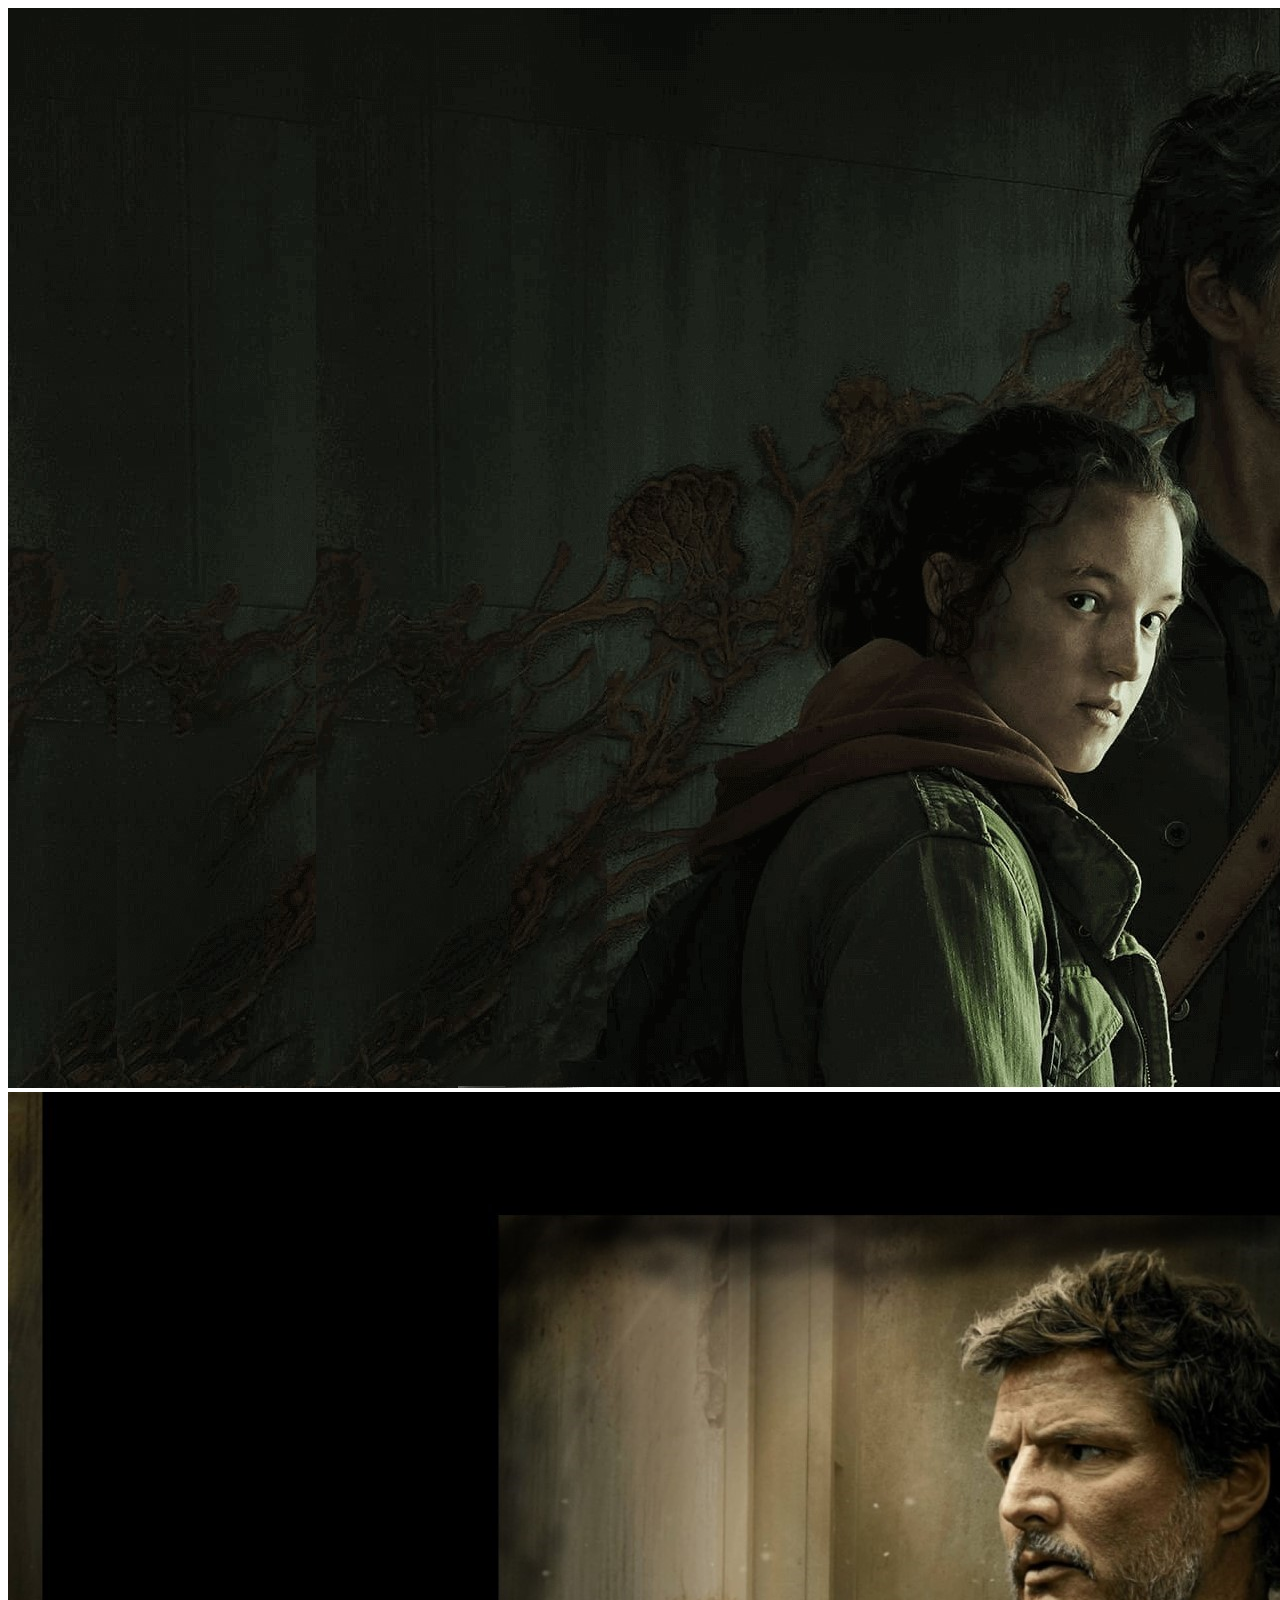
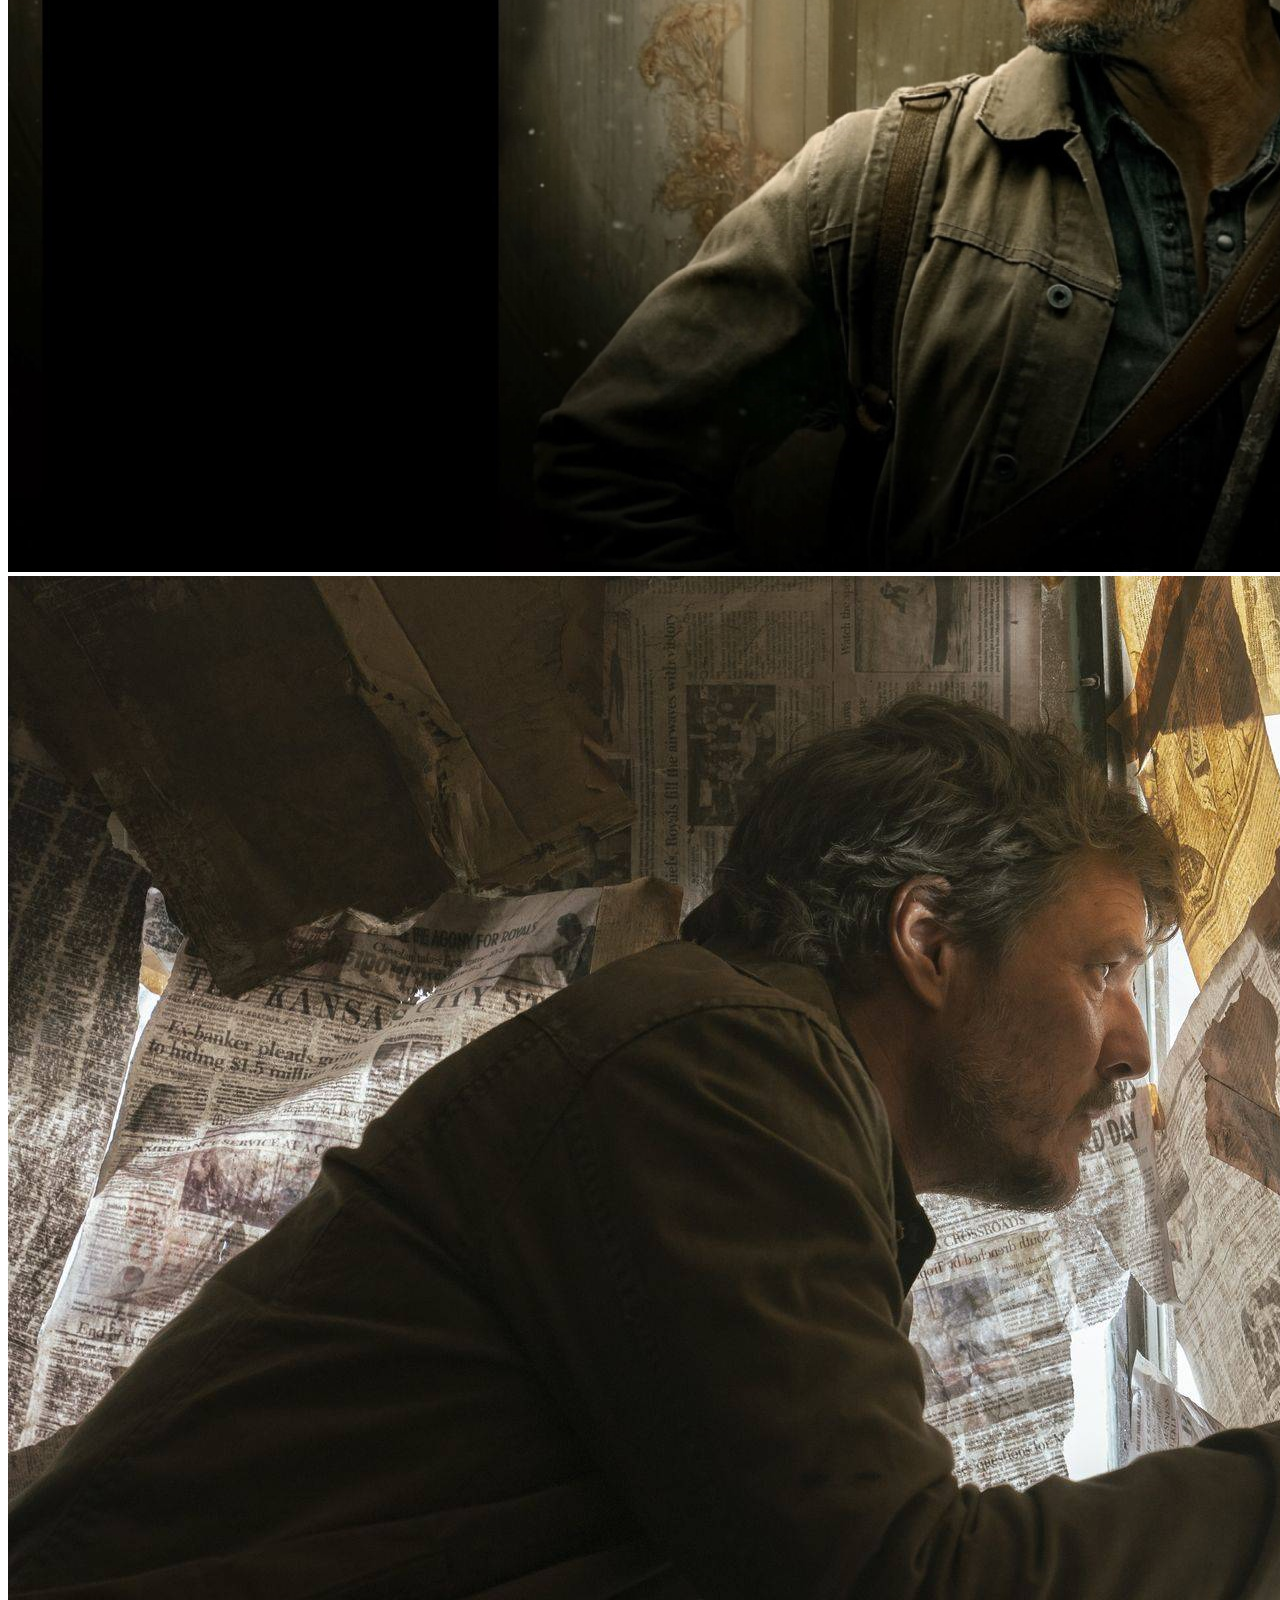
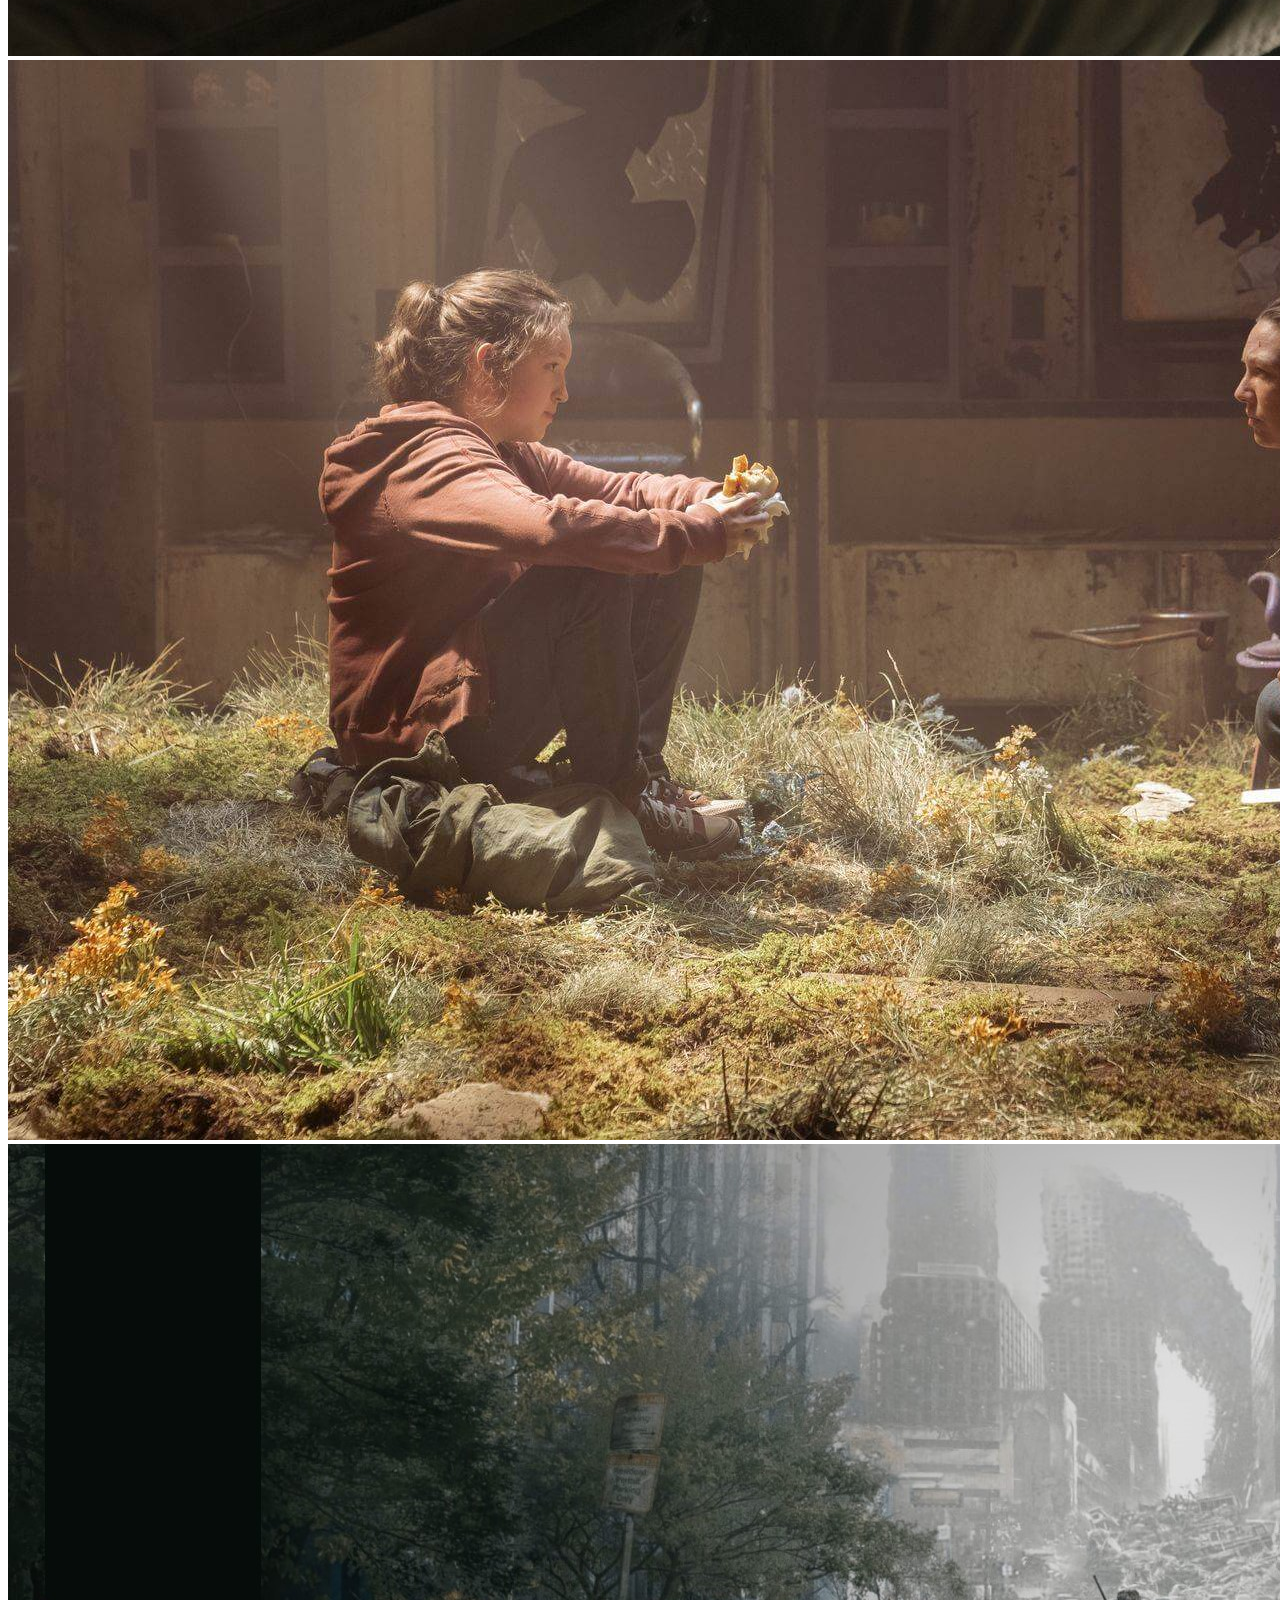
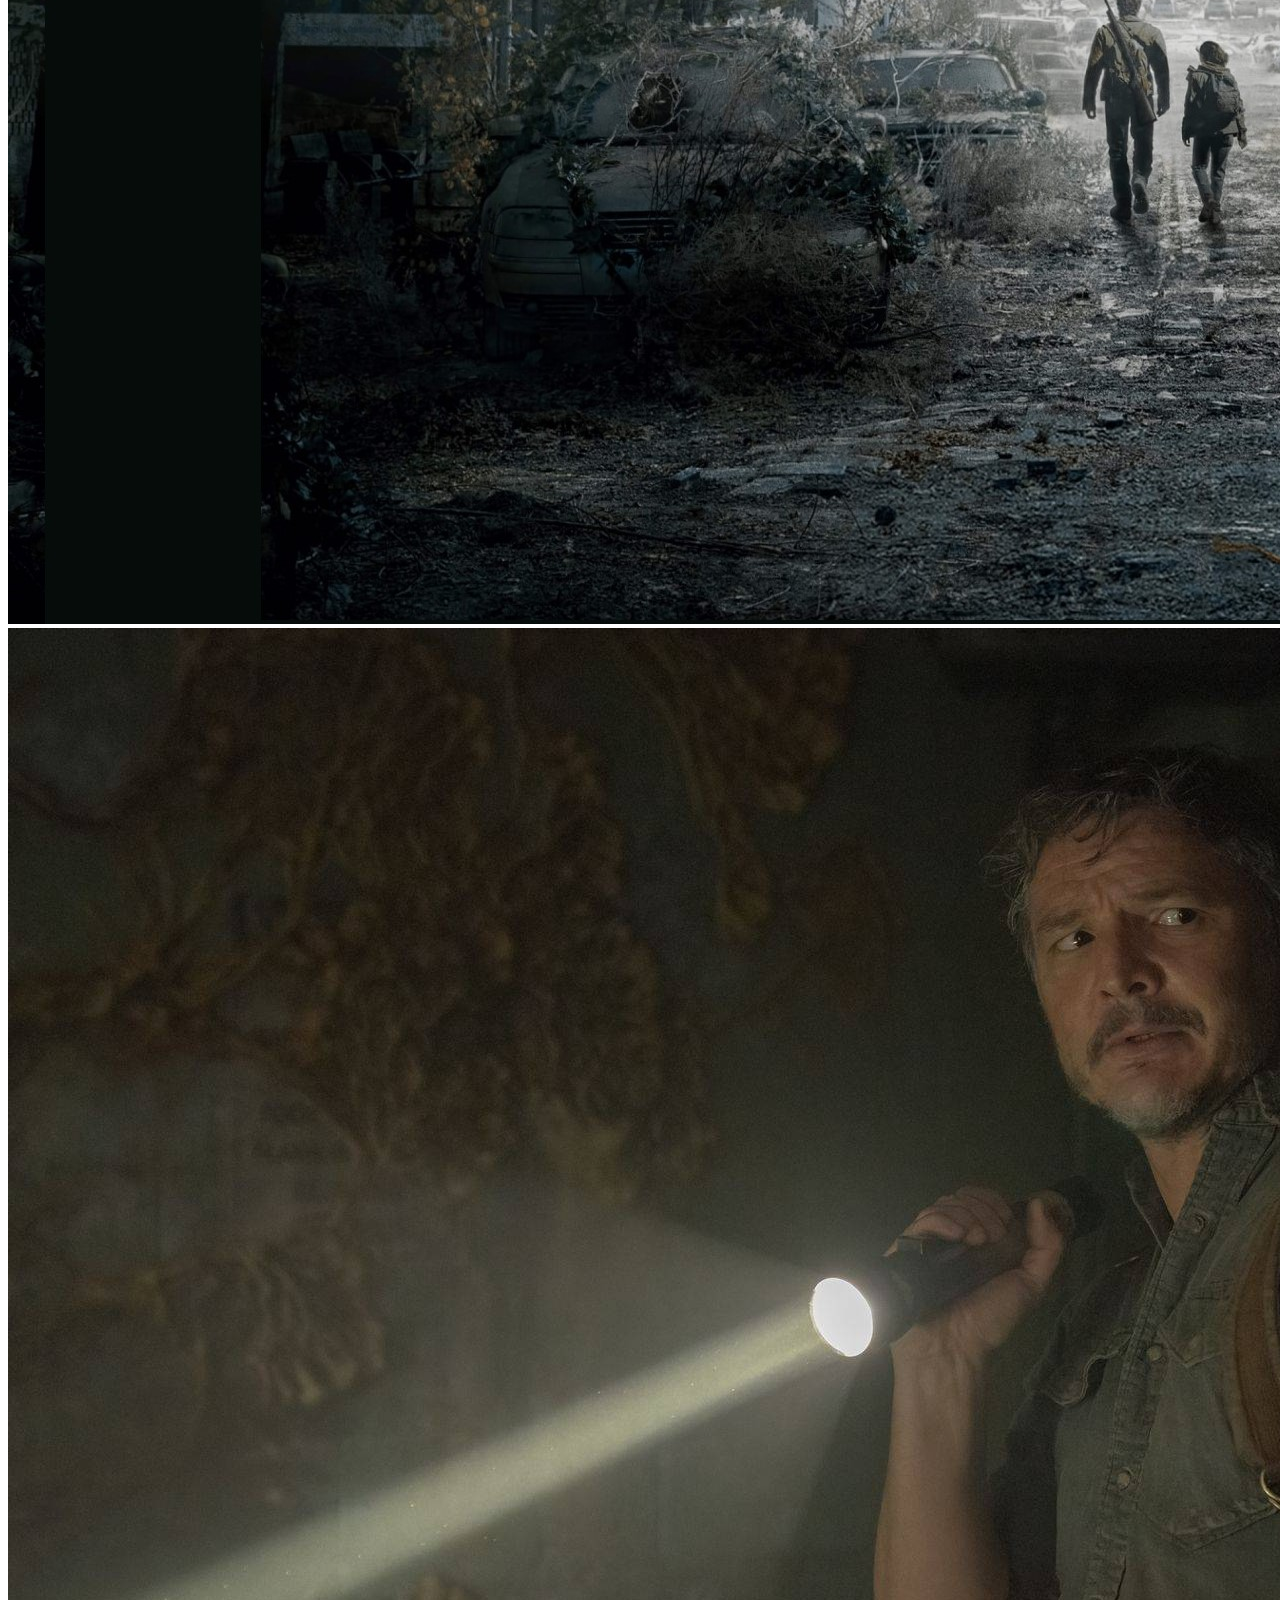
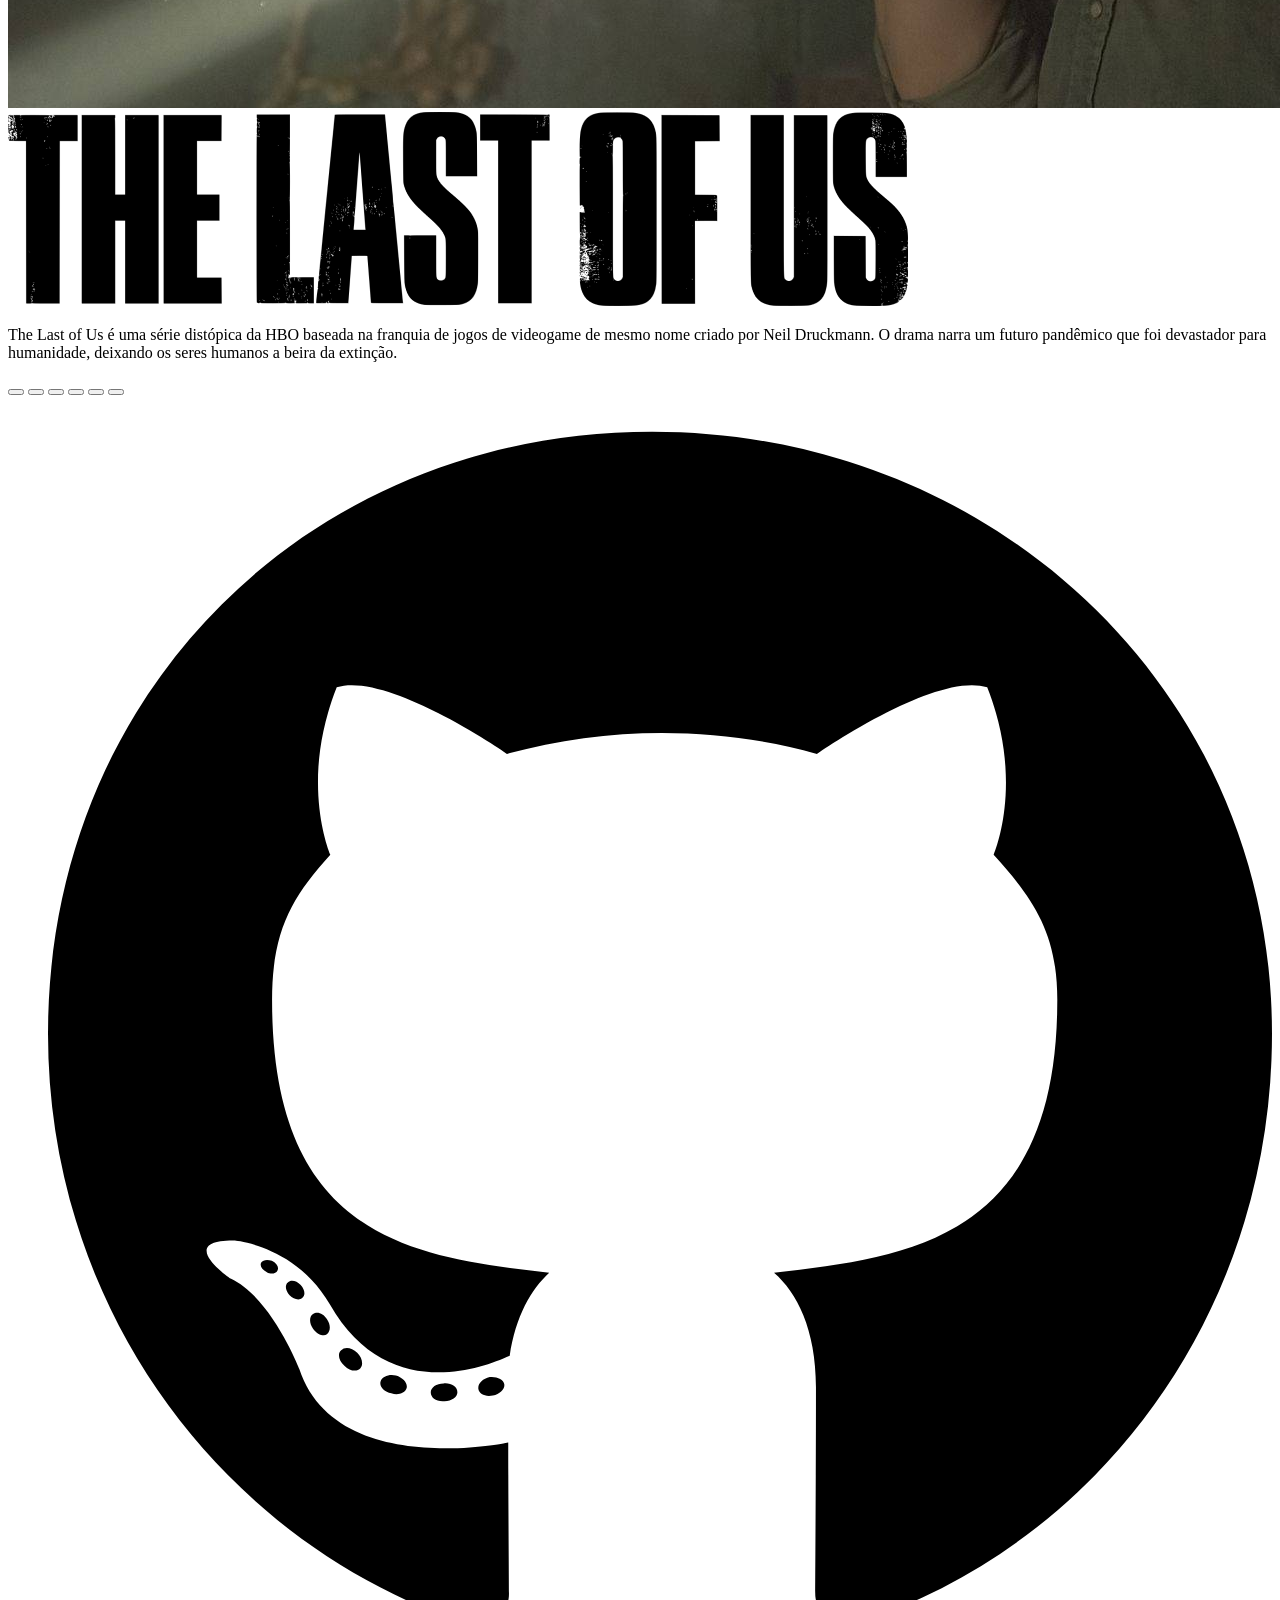
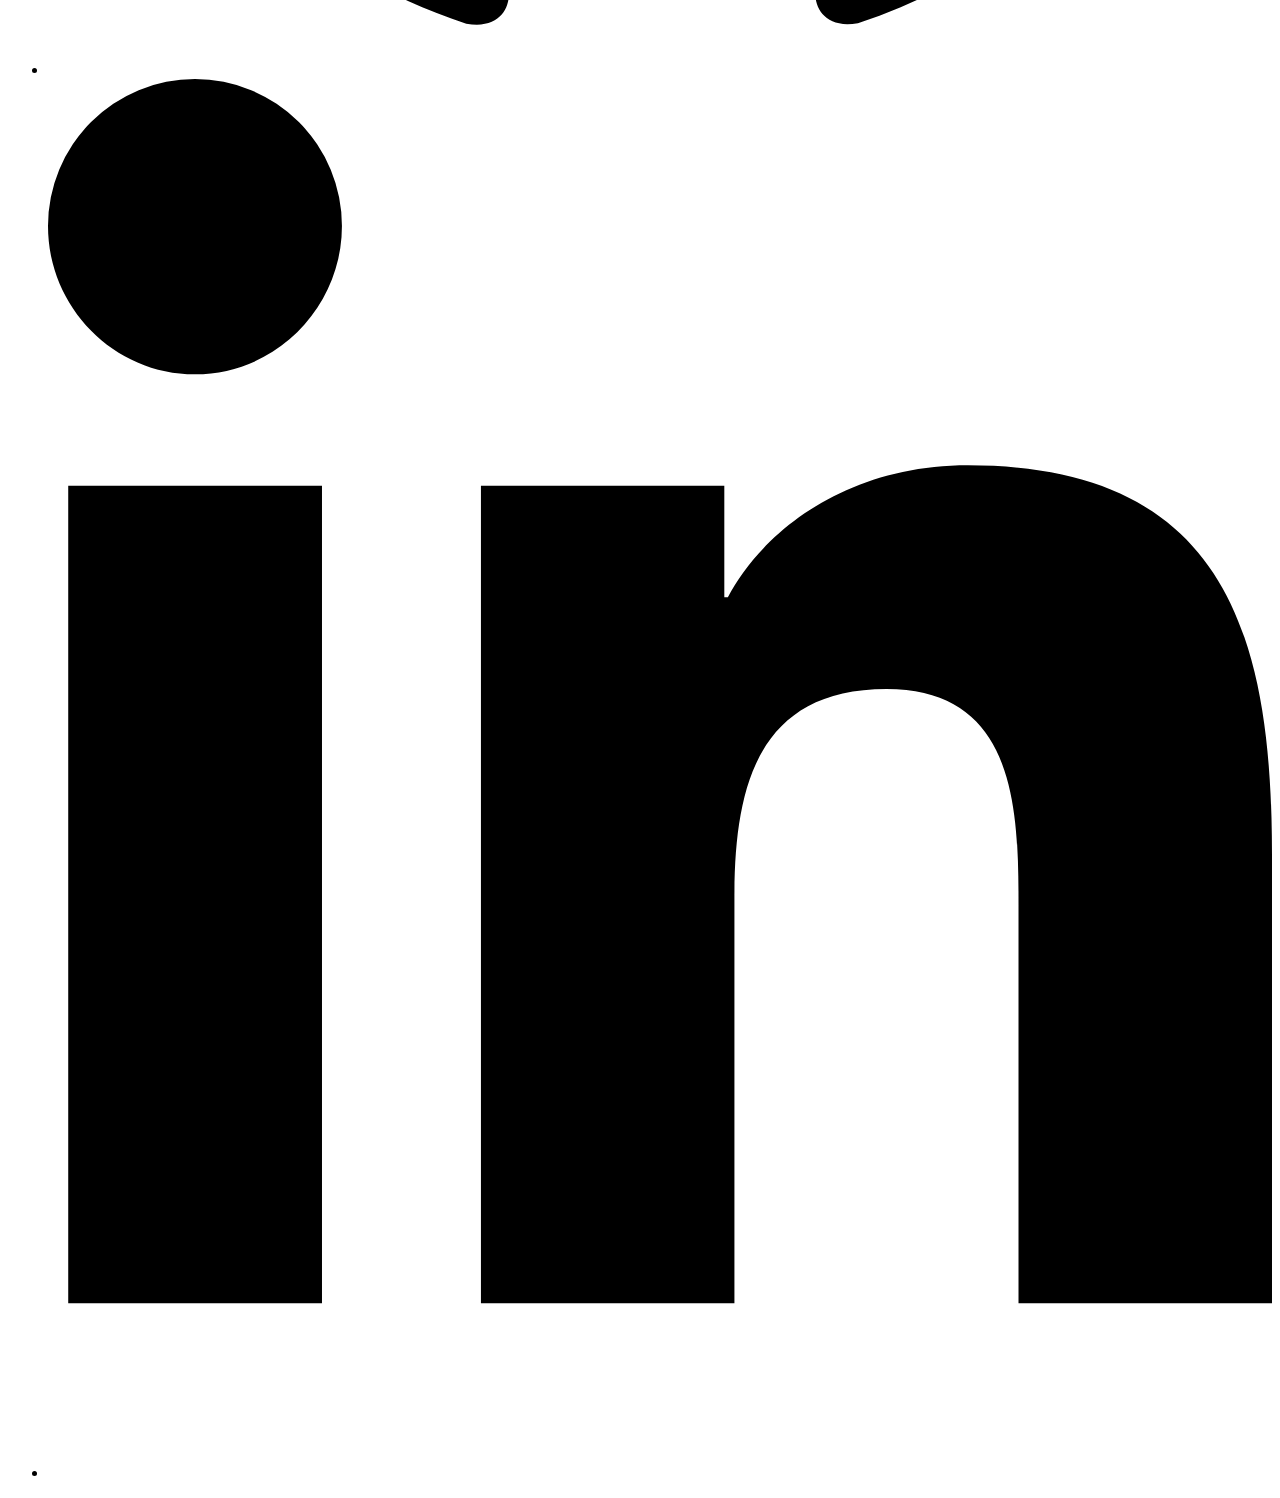
==== projeto-tlou/index.html @ 7124cbbc "projeto-tlou" ====
<!DOCTYPE html>
<html lang="pt-BR">
<head>
    <meta charset="UTF-8">
    <meta http-equiv="X-UA-Compatible" content="IE=edge">
    <meta name="viewport" content="width=device-width, initial-scale=1.0">
    <title>The Last of Us - Série</title>
</head>
<body>
    <main>

        <div class="carrossel">
            <img class="imagem" src="./src/imagens/tlou-1.jpg" alt="Ellie e Joel abraçados">

            <img class="imagem" src="./src/imagens/tlou-2.jpg" alt="Personagens The Last of Us">

            <img class="imagem" src="./src/imagens/tlou-3.jpg" alt="Joel olhando pela janela">

            <img class="imagem" src="./src/imagens/tlou-4.jpg" alt="Ellie e Tess se olhando">

            <img class="imagem" src="./src/imagens/tlou-5.jpg" alt="Ellie e Joel caminhando em uma cidade destruída">

            <img class="imagem" src="./src/imagens/tlou-6.jpg" alt="Joel segurando uma lanterna ligada na mão direita">
        </div>
        
        
        <div class="conteudo">
            <div class="informacoes">
                <img src="./src/imagens/logo.png" alt="logo The Last of Us">

                <p>
                  The Last of Us é uma série distópica da HBO baseada na franquia de jogos de videogame de mesmo nome criado por Neil Druckmann. O drama narra um futuro pandêmico que foi devastador para humanidade, deixando os seres humanos a beira da extinção.
                </p>
            </div>

            <div class="botoes-carrossel">
                <button class="botao"></button>
                <button class="botao"></button>
                <button class="botao"></button>
                <button class="botao"></button>
                <button class="botao"></button>
                <button class="botao"></button>
            </div>
        </div>

        <aside class="menu-lateral">
            <ul>
                <li>
                    <a href="https://github.com/hyeonken" target="_blank">
                        <img src="./src/imagens/github.svg" alt="ícone GitHub" class="icone">
                    </a>
                </li>
                <li>
                    <a href="https://www.linkedin.com/in/rony-nagai-88b841268/" target="_blank">
                        <img src="./src/imagens/linkedin-in.svg" alt="ícone LinkedIn" class="icone">
                        </a>
                </li>
            </ul>
        </aside>
    </main>
</body>
</html>
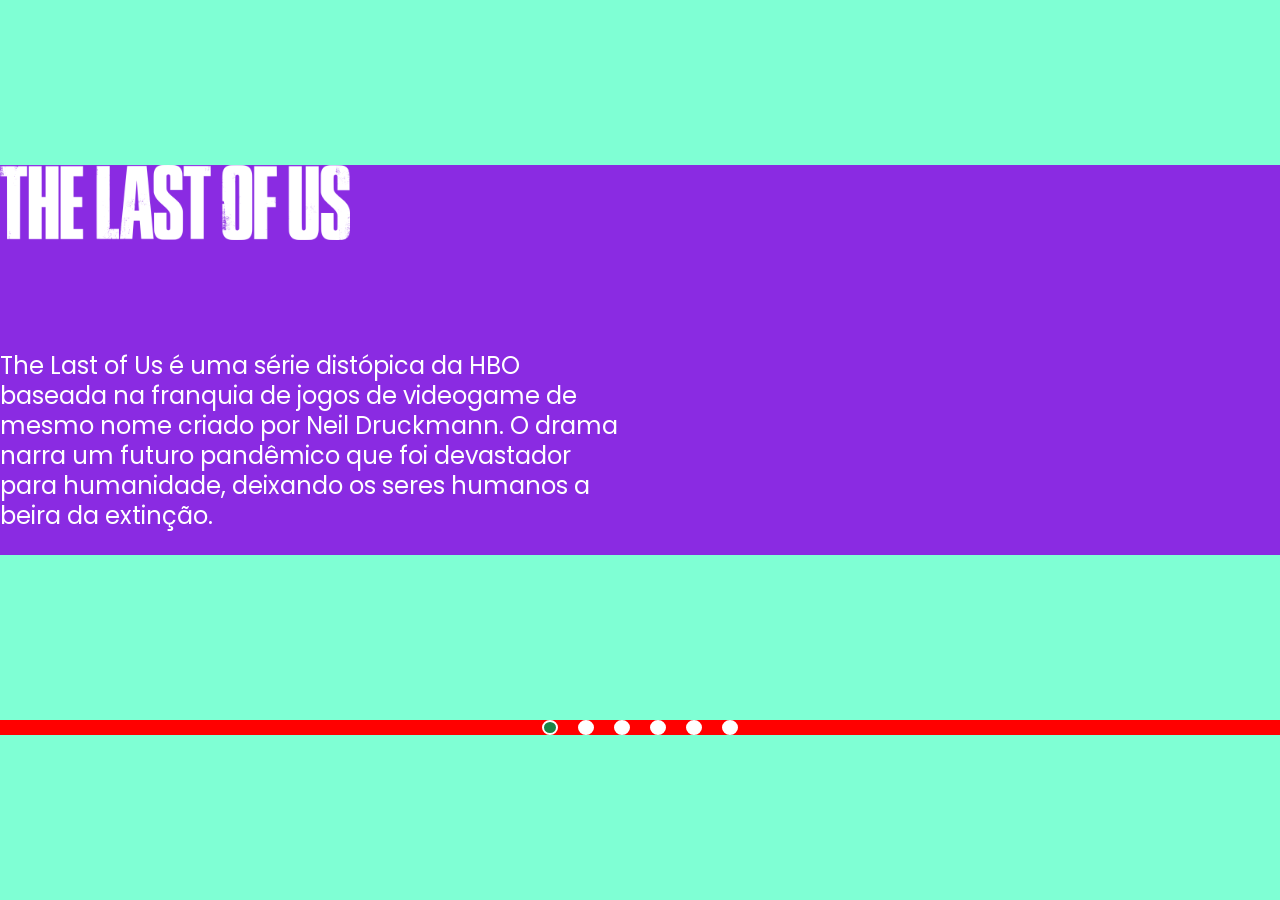
==== commit df285b35: "estilizando o site com css" ====
--- a/projeto-tlou/index.html
+++ b/projeto-tlou/index.html
@@ -5,11 +5,19 @@
     <meta http-equiv="X-UA-Compatible" content="IE=edge">
     <meta name="viewport" content="width=device-width, initial-scale=1.0">
     <title>The Last of Us - Série</title>
+
+    <link rel="preconnect" href="https://fonts.googleapis.com">
+<link rel="preconnect" href="https://fonts.gstatic.com" crossorigin>
+<link href="https://fonts.googleapis.com/css2?family=Poppins:wght@300;400;500&display=swap" rel="stylesheet">
+
+<link rel="stylesheet" href="style.css">
+<link rel="stylesheet" href="src/css/style.css">
+
 </head>
 <body>
     <main>
 
-        <div class="carrossel">
+        <!-- <div class="carrossel">
             <img class="imagem" src="./src/imagens/tlou-1.jpg" alt="Ellie e Joel abraçados">
 
             <img class="imagem" src="./src/imagens/tlou-2.jpg" alt="Personagens The Last of Us">
@@ -21,20 +29,20 @@
             <img class="imagem" src="./src/imagens/tlou-5.jpg" alt="Ellie e Joel caminhando em uma cidade destruída">
 
             <img class="imagem" src="./src/imagens/tlou-6.jpg" alt="Joel segurando uma lanterna ligada na mão direita">
-        </div>
+        </div> -->
         
         
         <div class="conteudo">
             <div class="informacoes">
-                <img src="./src/imagens/logo.png" alt="logo The Last of Us">
+                <img class="logo" src="./src/imagens/logo.png" alt="logo The Last of Us">
 
-                <p>
+                <p class="descricao">
                   The Last of Us é uma série distópica da HBO baseada na franquia de jogos de videogame de mesmo nome criado por Neil Druckmann. O drama narra um futuro pandêmico que foi devastador para humanidade, deixando os seres humanos a beira da extinção.
                 </p>
             </div>
 
             <div class="botoes-carrossel">
-                <button class="botao"></button>
+                <button class="botao selecionado"></button>
                 <button class="botao"></button>
                 <button class="botao"></button>
                 <button class="botao"></button>
--- a/projeto-tlou/src/css/style.css
+++ b/projeto-tlou/src/css/style.css
@@ -0,0 +1,59 @@
+body{
+    font-family: 'Poppins', sans-serif;
+    max-width: 1280px;
+    margin: 0 auto;
+}
+
+.conteudo{
+    background-color: aquamarine;
+    display: flex;
+    flex-direction: column;
+    min-height: 100vh;
+    justify-content: space-evenly;
+}
+
+.informacoes{
+    background-color: blueviolet;
+   
+}
+
+.informacoes .logo{
+    max-width: 350px;
+    filter: invert(1);
+    margin-bottom: 80px;
+}
+
+.informacoes .descricao{
+    width: 49%;
+    font-size: 24px;
+    color: #ffffff;
+    line-height: 30px;
+}
+
+.botoes-carrossel{
+    background-color: red;
+    display: flex;
+    justify-content: center;
+    gap: 20px;
+}
+
+.botoes-carrossel .botao{
+    background-color: #ffffff;
+    width: 15px;
+    height: 15px;
+    border-radius: 50%;
+    border: 2px solid transparent;
+    cursor: pointer;
+    border-color: #ffffff;
+}
+
+.botoes-carrossel .botao.selecionado{
+    background-color: #1d8346;
+}
+
+.menu-lateral{
+    background-color: aqua;
+    position: fixed;
+    
+
+}
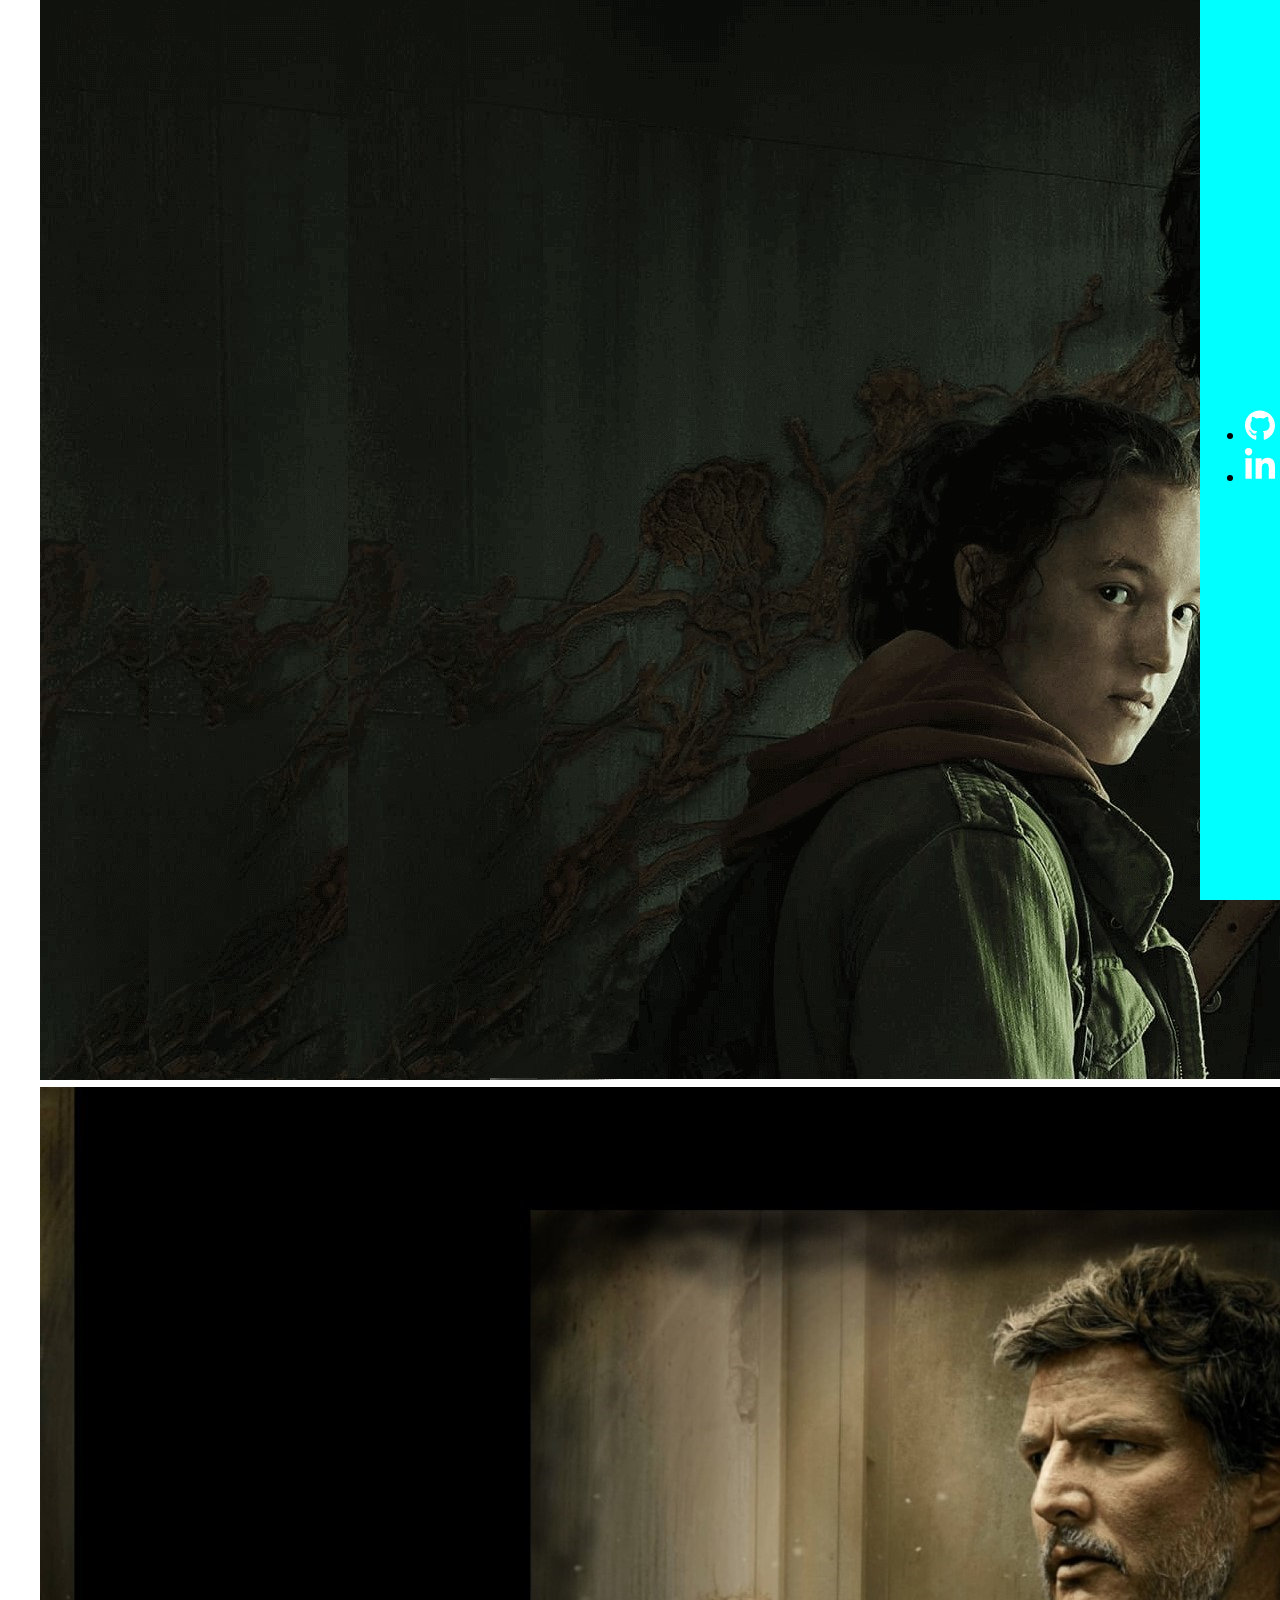
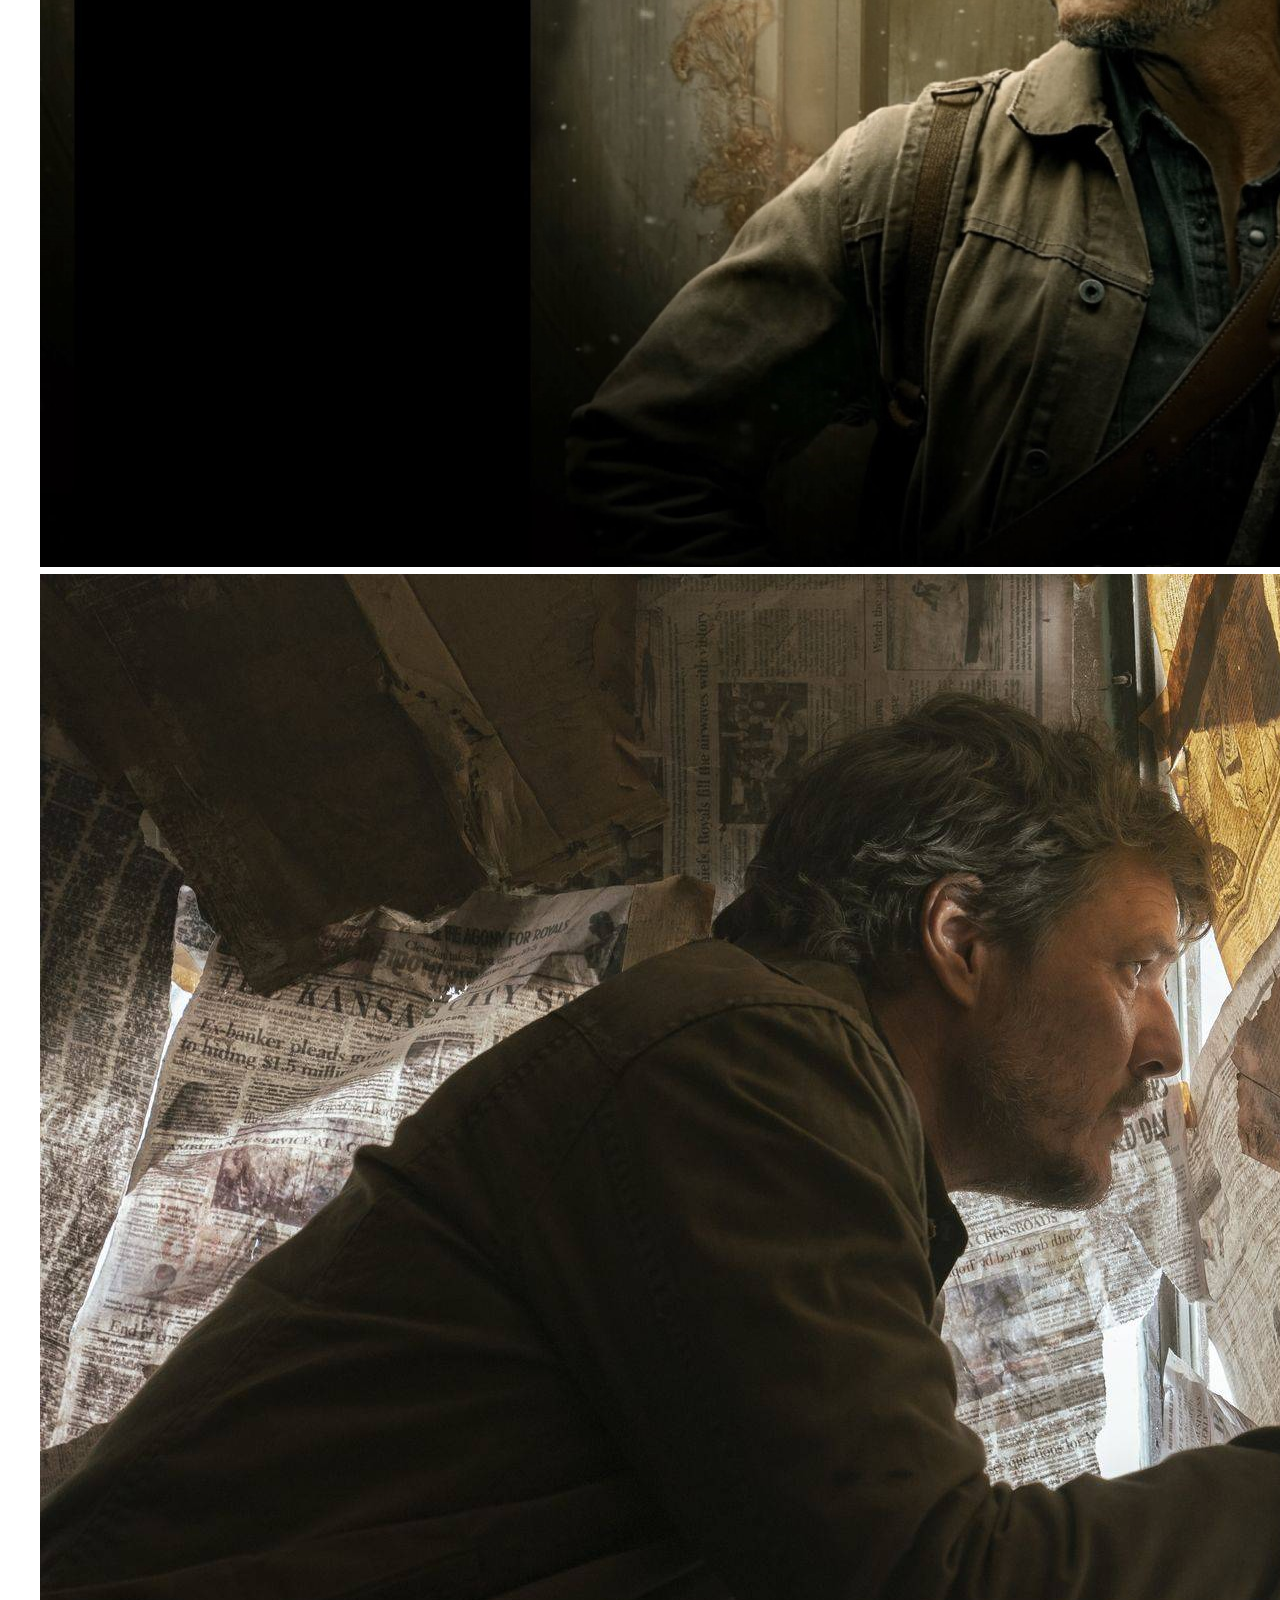
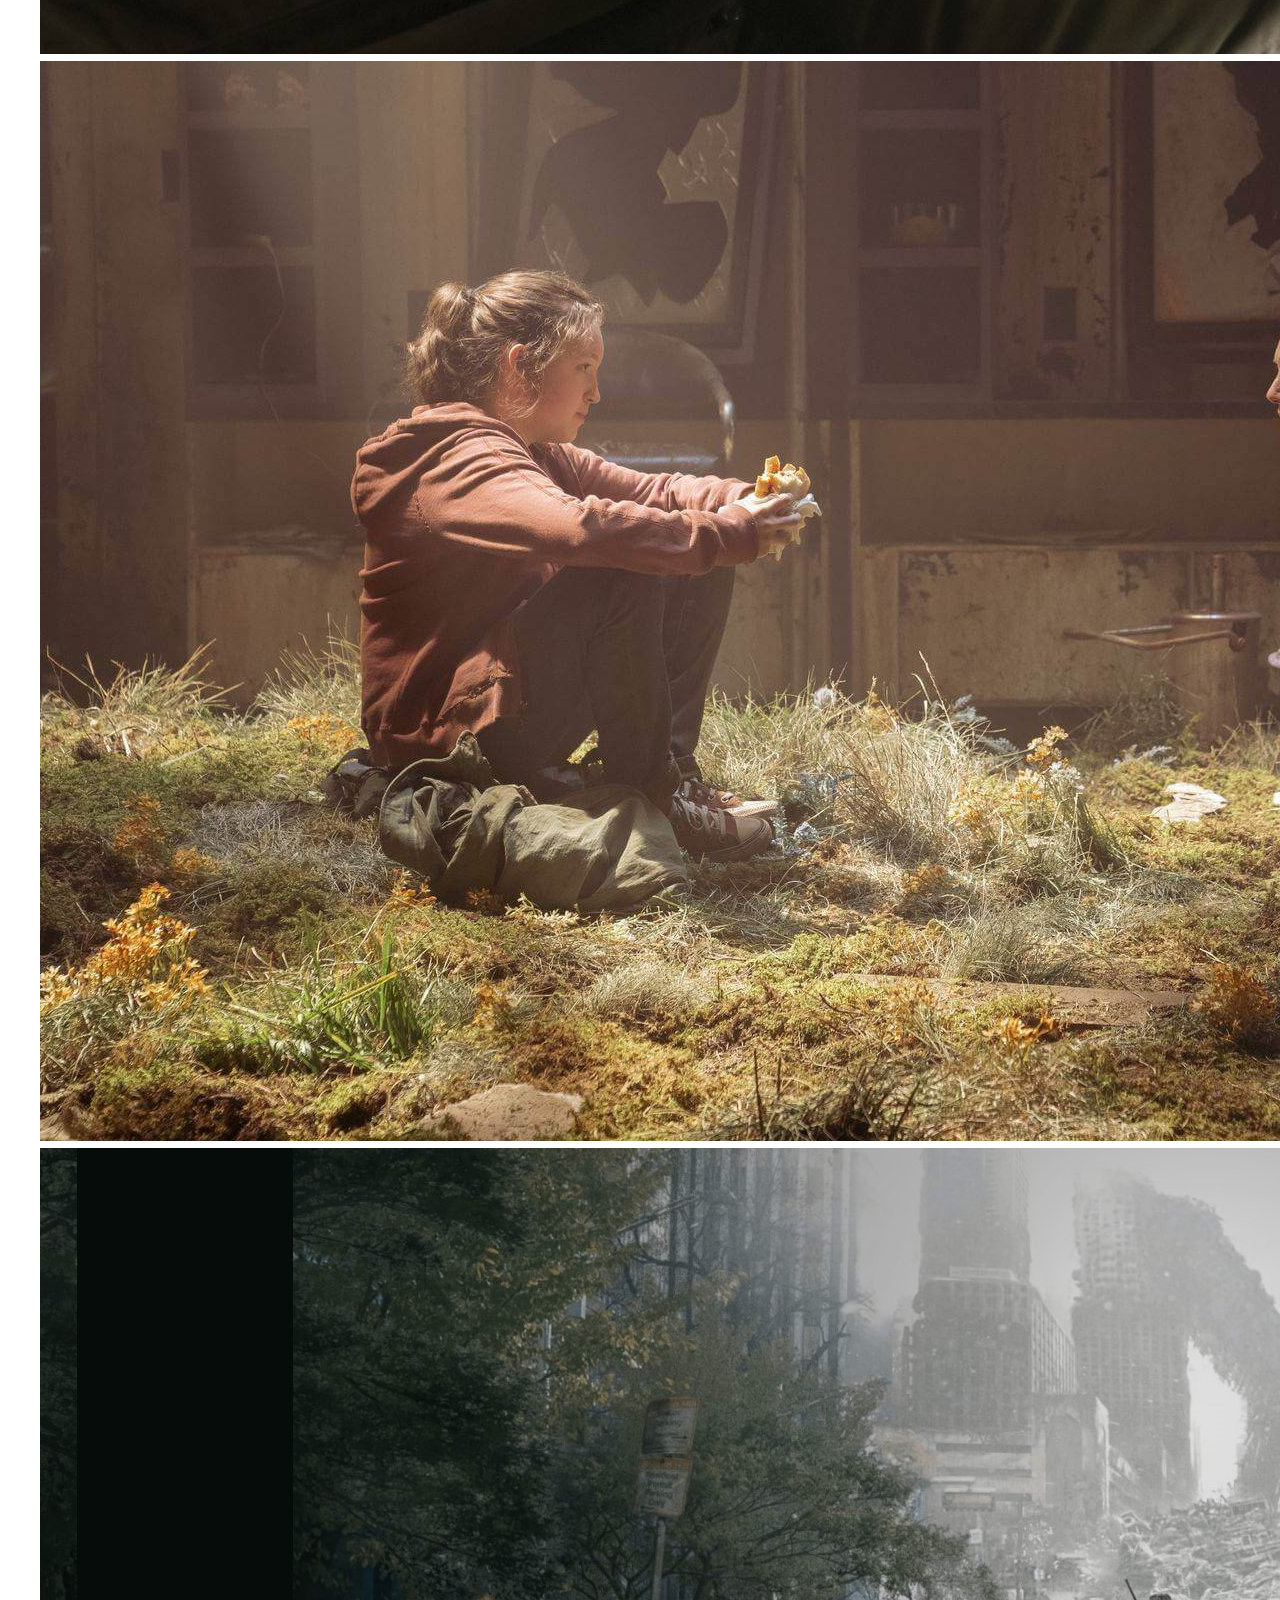
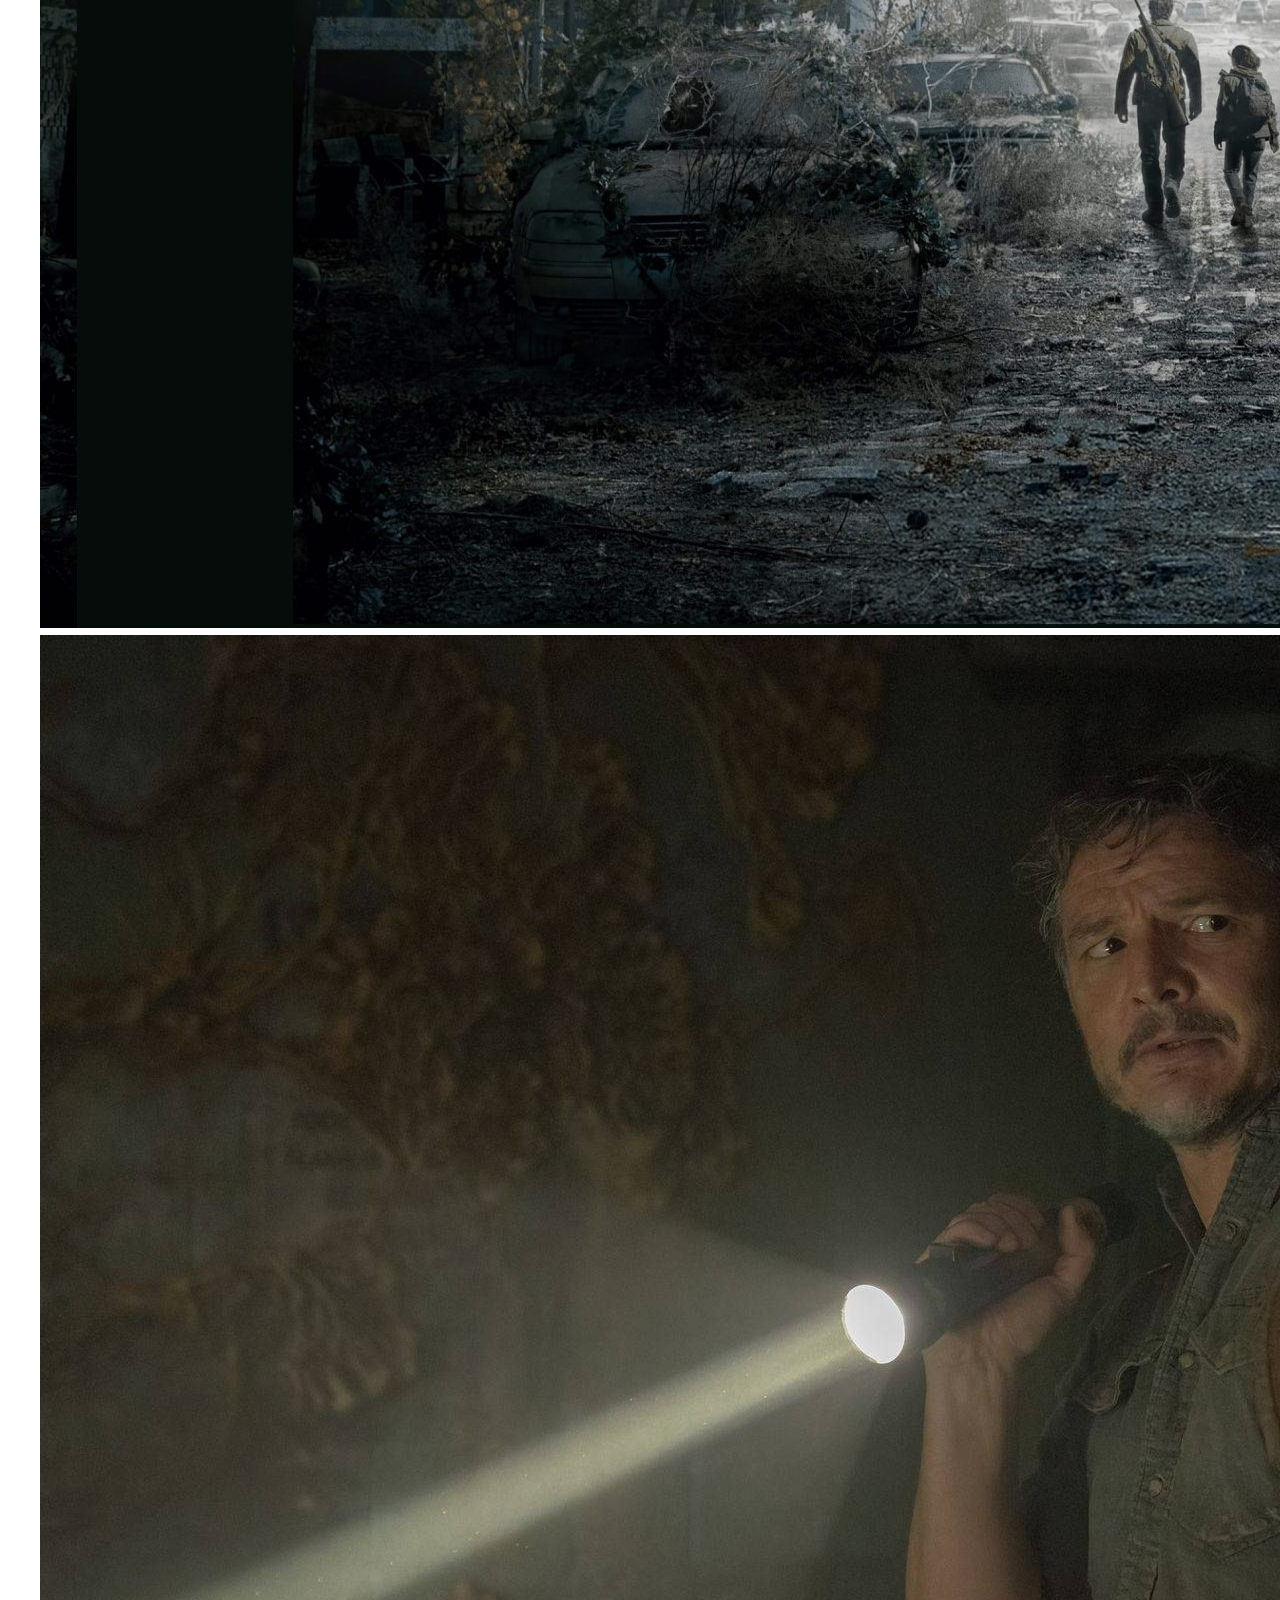
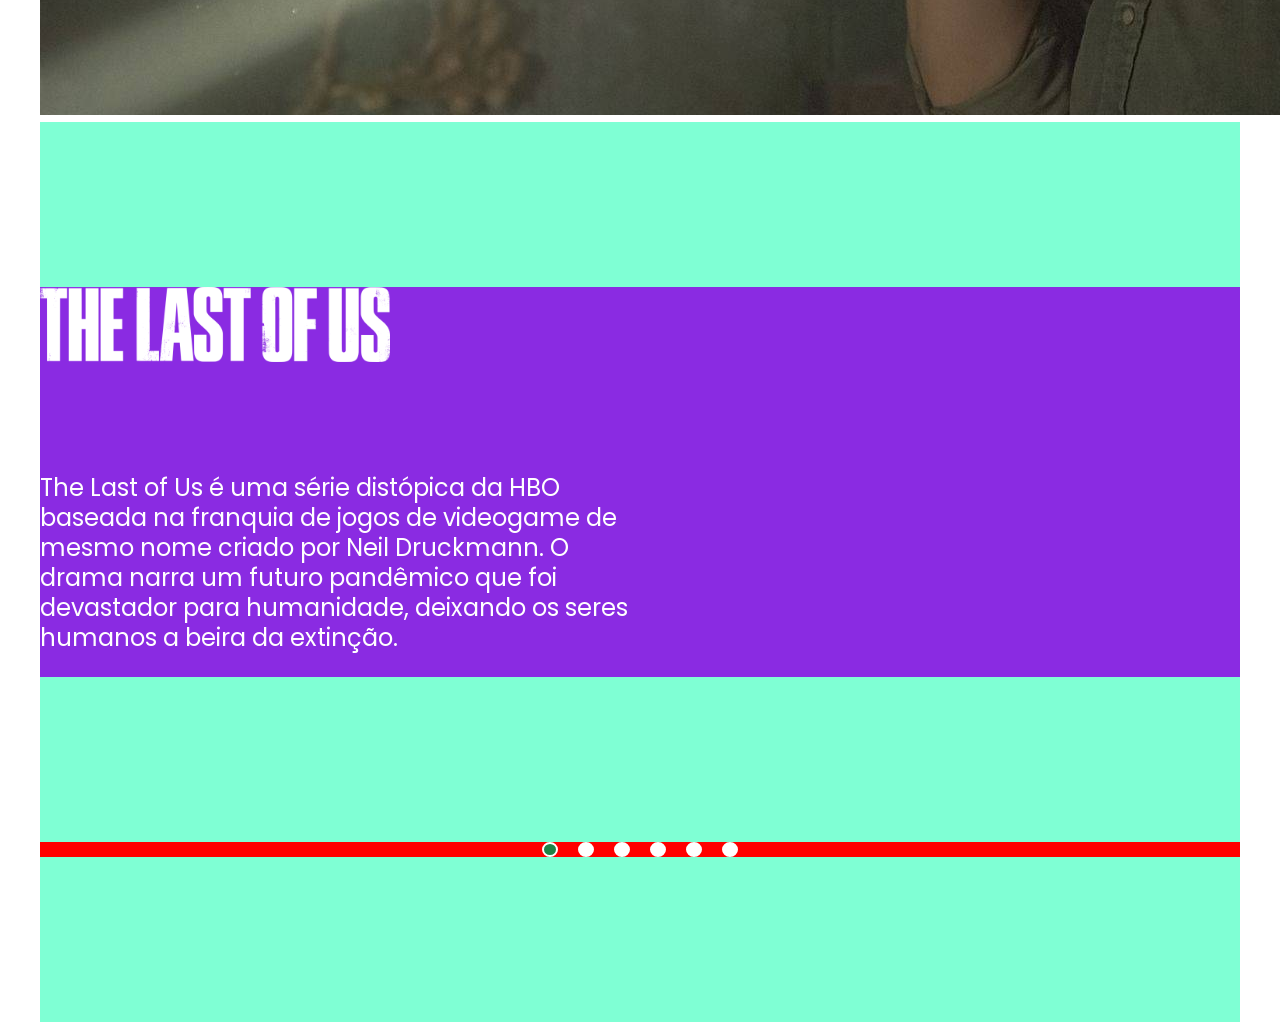
==== commit 36e955dc: "add css responsivo" ====
--- a/projeto-tlou/index.html
+++ b/projeto-tlou/index.html
@@ -12,13 +12,14 @@
 
 <link rel="stylesheet" href="style.css">
 <link rel="stylesheet" href="src/css/style.css">
+<link rel="stylesheet" href="src/css/responsivo.css">
 
 </head>
 <body>
     <main>
 
-        <!-- <div class="carrossel">
-            <img class="imagem" src="./src/imagens/tlou-1.jpg" alt="Ellie e Joel abraçados">
+        <div class="carrossel">
+            <img class="imagem ativa" src="./src/imagens/tlou-1.jpg" alt="Ellie e Joel abraçados">
 
             <img class="imagem" src="./src/imagens/tlou-2.jpg" alt="Personagens The Last of Us">
 
@@ -29,7 +30,7 @@
             <img class="imagem" src="./src/imagens/tlou-5.jpg" alt="Ellie e Joel caminhando em uma cidade destruída">
 
             <img class="imagem" src="./src/imagens/tlou-6.jpg" alt="Joel segurando uma lanterna ligada na mão direita">
-        </div> -->
+        </div>
         
         
         <div class="conteudo">
--- a/projeto-tlou/src/css/style.css
+++ b/projeto-tlou/src/css/style.css
@@ -54,6 +54,28 @@
 .menu-lateral{
     background-color: aqua;
     position: fixed;
+    top: 0;
+    right: 0;
+    width: 80px;
+    display: flex;
+    justify-content: center;
+    align-items: center;
+    min-height: 100vh;
+}
+
+.menu-lateral ul{
+    display: flex;
+    flex-direction: column;
+    gap: 15x;
+}
+
+.menu-lateral .icone{
+    width: 30px;
+    filter: invert(1);
+    transition: 0.3s ease-in-out;
+}
+
+.menu-lateral .icone:hover{
+    transform: scale(1.2);
     
-
-}
+}
--- a/projeto-tlou/src/css/responsivo.css
+++ b/projeto-tlou/src/css/responsivo.css
@@ -0,0 +1,14 @@
+@media (max-width: 1280px){
+    body{
+        padding: 0 40px;
+    }
+}
+
+@media (max-width: 768px){
+    .informacoes{
+        display: flex;
+        flex-direction: column;
+        align-items: center;
+        
+    }
+}
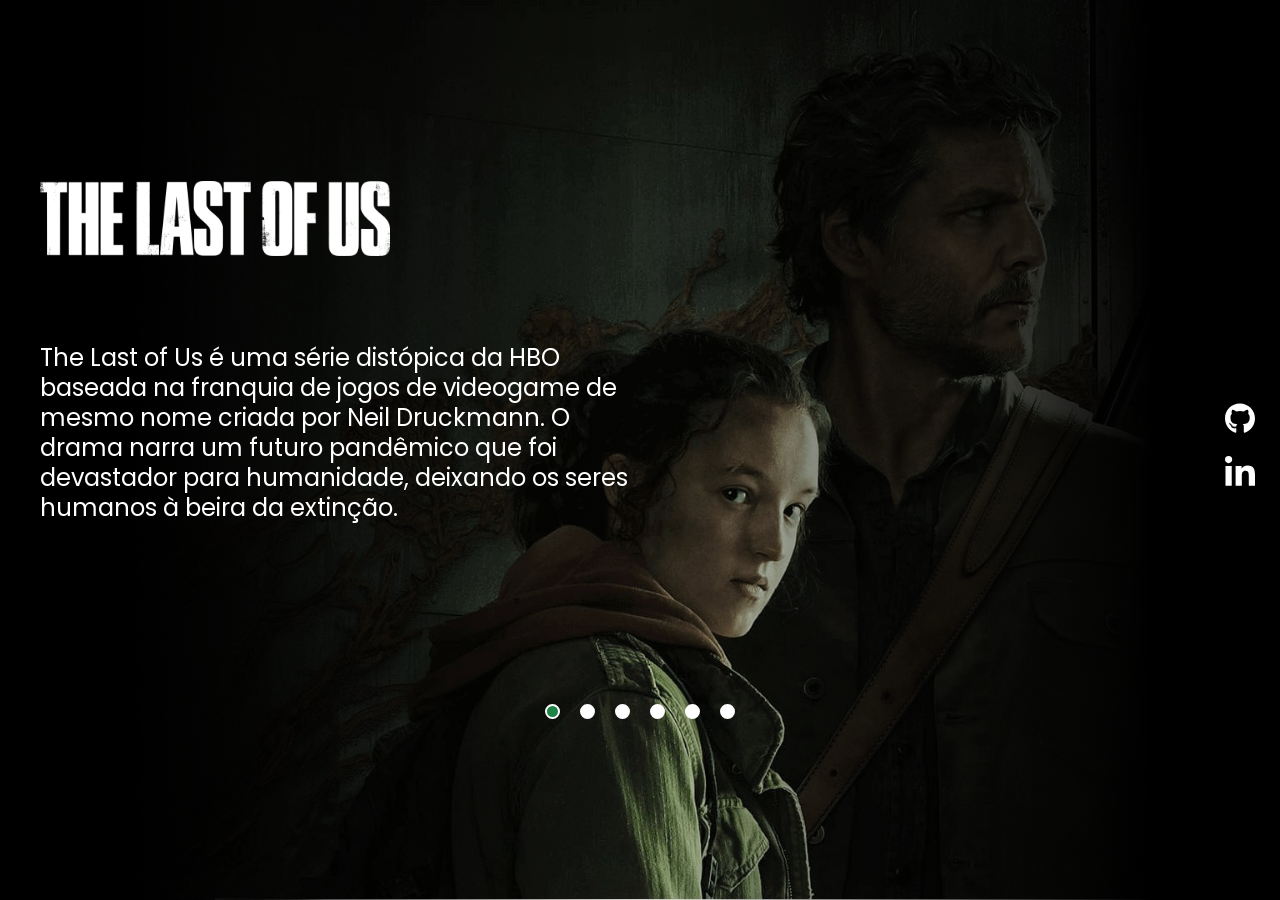
==== commit fecbeff7: "Parte html e css finalizada e repsonsiva" ====
--- a/projeto-tlou/index.html
+++ b/projeto-tlou/index.html
@@ -1,71 +1,66 @@
 <!DOCTYPE html>
 <html lang="pt-BR">
-<head>
-    <meta charset="UTF-8">
-    <meta http-equiv="X-UA-Compatible" content="IE=edge">
-    <meta name="viewport" content="width=device-width, initial-scale=1.0">
-    <title>The Last of Us - Série</title>
+	<head>
+		<meta charset="UTF-8" />
+		<meta http-equiv="X-UA-Compatible" content="IE=edge" />
+		<meta name="viewport" content="width=device-width, initial-scale=1.0" />
+		<title>The Last of Us - Série</title>
 
-    <link rel="preconnect" href="https://fonts.googleapis.com">
-<link rel="preconnect" href="https://fonts.gstatic.com" crossorigin>
-<link href="https://fonts.googleapis.com/css2?family=Poppins:wght@300;400;500&display=swap" rel="stylesheet">
+		<link rel="preconnect" href="https://fonts.googleapis.com" />
+		<link rel="preconnect" href="https://fonts.gstatic.com" crossorigin />
+		<link href="https://fonts.googleapis.com/css2?family=Poppins:wght@300;400;500&display=swap" rel="stylesheet" />
 
-<link rel="stylesheet" href="style.css">
-<link rel="stylesheet" href="src/css/style.css">
-<link rel="stylesheet" href="src/css/responsivo.css">
+		<link rel="stylesheet" href="./src/css/reset.css" />
+		<link rel="stylesheet" href="./src/css/style.css" />
+		<link rel="stylesheet" href="./src/css/responsivo.css" />
+	</head>
+	<body>
+		<main>
+			<div class="carrossel">
+				<img class="imagem ativa" src="./src/imagens/tlou-1.jpg" alt="Ellie e Joel abraçados" />
 
-</head>
-<body>
-    <main>
+				<img class="imagem" src="./src/imagens/tlou-2.jpg" alt="Personagens The Last of Us" />
 
-        <div class="carrossel">
-            <img class="imagem ativa" src="./src/imagens/tlou-1.jpg" alt="Ellie e Joel abraçados">
+				<img class="imagem" src="./src/imagens/tlou-3.jpg" alt="Joel olhando pela janela" />
 
-            <img class="imagem" src="./src/imagens/tlou-2.jpg" alt="Personagens The Last of Us">
+				<img class="imagem" src="./src/imagens/tlou-4.jpg" alt="Ellie e Tess se olhando" />
 
-            <img class="imagem" src="./src/imagens/tlou-3.jpg" alt="Joel olhando pela janela">
+				<img class="imagem" src="./src/imagens/tlou-5.jpg" alt="Ellie e Joel caminhando em uma cidade destruída" />
 
-            <img class="imagem" src="./src/imagens/tlou-4.jpg" alt="Ellie e Tess se olhando">
+				<img class="imagem" src="./src/imagens/tlou-6.jpg" alt="Joel segurando uma lanterna ligada na mão direita" />
+			</div>
 
-            <img class="imagem" src="./src/imagens/tlou-5.jpg" alt="Ellie e Joel caminhando em uma cidade destruída">
+			<div class="conteudo">
+				<div class="informacoes">
+					<img class="logo" src="./src/imagens/logo.png" alt="logo The Last of Us" />
 
-            <img class="imagem" src="./src/imagens/tlou-6.jpg" alt="Joel segurando uma lanterna ligada na mão direita">
-        </div>
-        
-        
-        <div class="conteudo">
-            <div class="informacoes">
-                <img class="logo" src="./src/imagens/logo.png" alt="logo The Last of Us">
+					<p class="descricao">The Last of Us é uma série distópica da HBO baseada na franquia de jogos de videogame de mesmo nome criada por Neil Druckmann. O drama narra um futuro pandêmico que foi devastador para humanidade, deixando os seres humanos à beira da extinção.</p>
+				</div>
 
-                <p class="descricao">
-                  The Last of Us é uma série distópica da HBO baseada na franquia de jogos de videogame de mesmo nome criado por Neil Druckmann. O drama narra um futuro pandêmico que foi devastador para humanidade, deixando os seres humanos a beira da extinção.
-                </p>
-            </div>
+				<div class="botoes-carrossel">
+					<button class="botao selecionado"></button>
+					<button class="botao"></button>
+					<button class="botao"></button>
+					<button class="botao"></button>
+					<button class="botao"></button>
+					<button class="botao"></button>
+				</div>
+			</div>
 
-            <div class="botoes-carrossel">
-                <button class="botao selecionado"></button>
-                <button class="botao"></button>
-                <button class="botao"></button>
-                <button class="botao"></button>
-                <button class="botao"></button>
-                <button class="botao"></button>
-            </div>
-        </div>
-
-        <aside class="menu-lateral">
-            <ul>
-                <li>
-                    <a href="https://github.com/hyeonken" target="_blank">
-                        <img src="./src/imagens/github.svg" alt="ícone GitHub" class="icone">
-                    </a>
-                </li>
-                <li>
-                    <a href="https://www.linkedin.com/in/rony-nagai-88b841268/" target="_blank">
-                        <img src="./src/imagens/linkedin-in.svg" alt="ícone LinkedIn" class="icone">
-                        </a>
-                </li>
-            </ul>
-        </aside>
-    </main>
-</body>
-</html>+			<aside class="menu-lateral">
+				<ul>
+					<li>
+						<a href="https://github.com/hyeonken" target="_blank">
+							<img src="./src/imagens/github.svg" alt="ícone GitHub" class="icone" />
+						</a>
+					</li>
+					<li>
+						<a href="https://www.linkedin.com/in/rony-nagai-88b841268/" target="_blank">
+							<img src="./src/imagens/linkedin-in.svg" alt="ícone LinkedIn" class="icone" />
+						</a>
+					</li>
+				</ul>
+			</aside>
+		</main>
+	</body>
+</html>
--- a/projeto-tlou/src/css/style.css
+++ b/projeto-tlou/src/css/style.css
@@ -1,81 +1,112 @@
-body{
-    font-family: 'Poppins', sans-serif;
-    max-width: 1280px;
-    margin: 0 auto;
+body {
+	font-family: 'Poppins', sans-serif;
+	max-width: 1280px;
+	margin: 0 auto;
 }
 
-.conteudo{
-    background-color: aquamarine;
-    display: flex;
-    flex-direction: column;
-    min-height: 100vh;
-    justify-content: space-evenly;
+main:after {
+	content: '';
+	min-height: 100vh;
+	width: 100vw;
+	position: fixed;
+	top: 0;
+	left: 0;
+	background: linear-gradient(90deg, rgba(0, 0, 0, 1) 10%, rgba(0, 0, 0, 0.05926120448179273) 50%, rgba(0, 0, 0, 1) 90%);
+	z-index: -1;
 }
 
-.informacoes{
-    background-color: blueviolet;
-   
+.conteudo {
+	display: flex;
+	flex-direction: column;
+	min-height: 100vh;
+	justify-content: space-evenly;
 }
 
-.informacoes .logo{
-    max-width: 350px;
-    filter: invert(1);
-    margin-bottom: 80px;
+.informacoes .logo {
+	max-width: 350px;
+	filter: invert(1);
+	margin-bottom: 80px;
 }
 
-.informacoes .descricao{
-    width: 49%;
-    font-size: 24px;
-    color: #ffffff;
-    line-height: 30px;
+.informacoes .descricao {
+	width: 49%;
+	font-size: 24px;
+	color: #ffffff;
+	line-height: 30px;
 }
 
-.botoes-carrossel{
-    background-color: red;
-    display: flex;
-    justify-content: center;
-    gap: 20px;
+.botoes-carrossel {
+	display: flex;
+	justify-content: center;
+	gap: 20px;
 }
 
-.botoes-carrossel .botao{
-    background-color: #ffffff;
-    width: 15px;
-    height: 15px;
-    border-radius: 50%;
-    border: 2px solid transparent;
-    cursor: pointer;
-    border-color: #ffffff;
+.botoes-carrossel .botao {
+	background-color: #ffffff;
+	width: 15px;
+	height: 15px;
+	border-radius: 50%;
+	border: 2px solid transparent;
+	cursor: pointer;
+	border-color: #ffffff;
 }
 
-.botoes-carrossel .botao.selecionado{
-    background-color: #1d8346;
+.botoes-carrossel .botao.selecionado {
+	background-color: #1d8346;
 }
 
-.menu-lateral{
-    background-color: aqua;
-    position: fixed;
-    top: 0;
-    right: 0;
-    width: 80px;
-    display: flex;
-    justify-content: center;
-    align-items: center;
-    min-height: 100vh;
+.menu-lateral {
+	position: fixed;
+	top: 0;
+	right: 0;
+	width: 80px;
+	display: flex;
+	justify-content: center;
+	align-items: center;
+	min-height: 100vh;
 }
 
-.menu-lateral ul{
-    display: flex;
-    flex-direction: column;
-    gap: 15x;
+.menu-lateral ul {
+	display: flex;
+	flex-direction: column;
+	gap: 15px;
 }
 
-.menu-lateral .icone{
-    width: 30px;
-    filter: invert(1);
-    transition: 0.3s ease-in-out;
+.menu-lateral .icone {
+	width: 30px;
+	filter: invert(1);
+	transition: 0.3s ease-in-out;
 }
 
-.menu-lateral .icone:hover{
-    transform: scale(1.2);
-    
-}+.menu-lateral .icone:hover {
+	transform: scale(1.2);
+}
+
+.carrossel {
+	position: fixed;
+	top: 0;
+	left: 0;
+	width: 100%;
+	z-index: -1;
+}
+
+.carrossel .imagem {
+	width: 100%;
+	height: 100vh;
+	object-fit: cover;
+	display: none;
+	animation: mudarImagem 0.7s;
+}
+
+.carrossel .imagem.ativa {
+	display: block;
+}
+
+@keyframes mudarImagem {
+	from {
+		opacity: 0.85;
+	}
+	to {
+		opacity: 1;
+	}
+}
--- a/projeto-tlou/src/css/responsivo.css
+++ b/projeto-tlou/src/css/responsivo.css
@@ -1,14 +1,48 @@
-@media (max-width: 1280px){
-    body{
-        padding: 0 40px;
-    }
+@media (max-width: 1280px) {
+	body {
+		padding: 0 40px;
+	}
 }
 
-@media (max-width: 768px){
-    .informacoes{
-        display: flex;
-        flex-direction: column;
-        align-items: center;
-        
-    }
+@media (max-width: 768px) {
+	.informacoes {
+		display: flex;
+		flex-direction: column;
+		align-items: center;
+	}
+
+	.informacoes .descricao {
+		width: 60%;
+		text-align: center;
+	}
+}
+
+@media (max-width: 425px) {
+	.informacoes .logo {
+		max-width: 300px;
+	}
+
+	.informacoes .descricao {
+		width: 100%;
+	}
+
+	.menu-lateral {
+		position: static;
+		min-height: auto;
+		width: 100%;
+		margin-top: 50px;
+	}
+
+	.menu-lateral ul {
+		flex-direction: row;
+	}
+
+	.conteudo {
+		min-height: 70vh;
+		gap: 50px;
+	}
+
+	body {
+		padding: 40px;
+	}
 }
